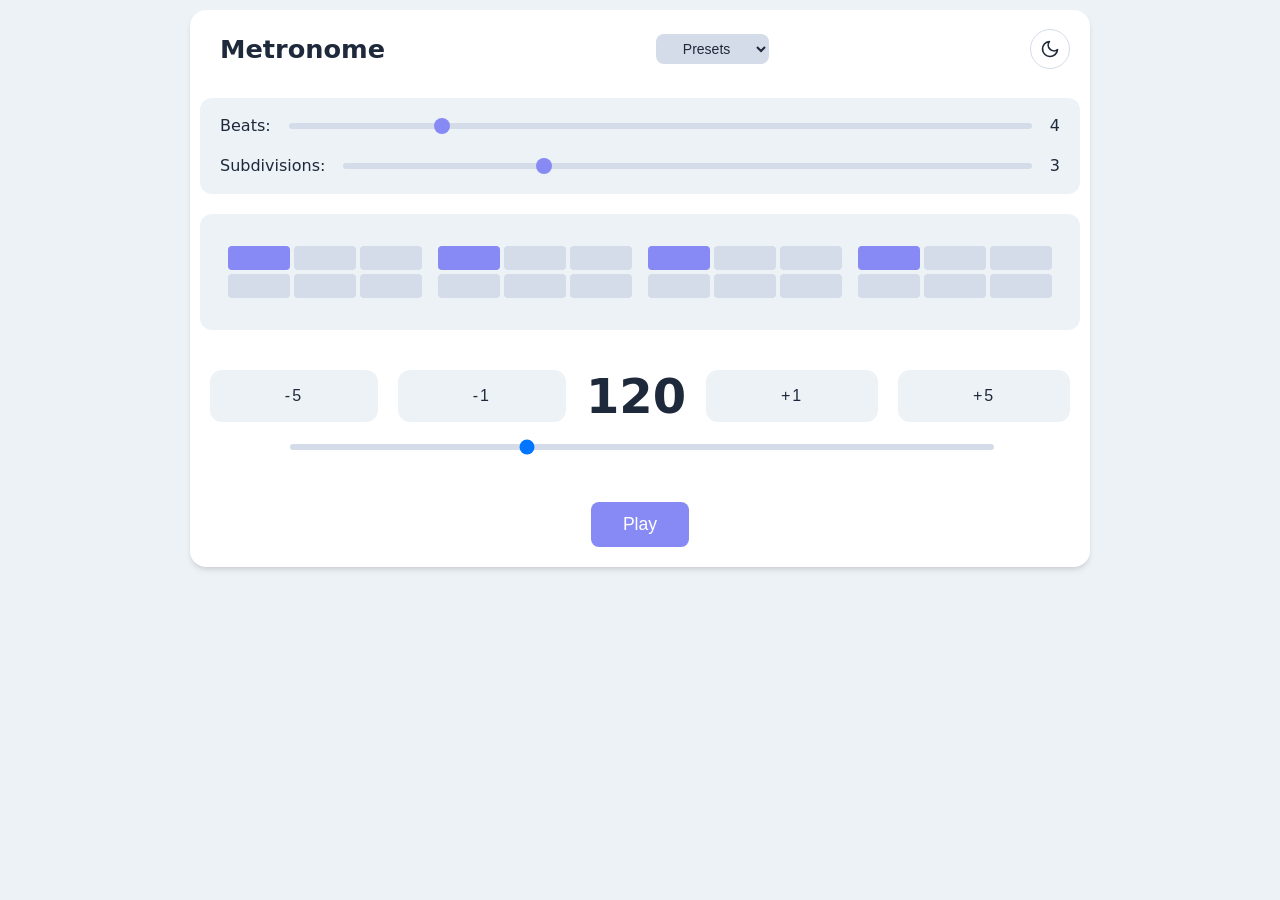
==== index.html @ 60cbe096 "fix: perf: reduce number of scheduling cycles" ====
<!DOCTYPE html>
<html lang="en">
<head>
    <meta charset="UTF-8">
    <meta name="viewport" content="width=device-width, initial-scale=1.0">
    <title>Pattern Metronome</title>
    <style>
        :root {
            --primary: #878af4;
            --primary-hover: #4f46e5;
            --bg-color: #edf2f7;
            --surface: #ffffff;
            --secondary: #d3dce8;
            --secondary-hover: #979ca3;
            --highlight: #a6b0c4;
            --text: #1e293b;
            --shadow: 0 4px 6px -1px rgb(0 0 0 / 0.1), 0 2px 4px -2px rgb(0 0 0 / 0.1);
        }

        :root[data-theme="dark"] {
            --primary: #818cf8;
            --primary-hover: #6366f1;
            --bg-color: #0f172a;
            --surface: #1e293b;
            --secondary: #334155;
            --secondary-hover: #516684;
            --highlight: #586270;
            --text: #f1f5f9;
            --shadow: 0 4px 6px -1px rgb(0 0 0 / 0.3), 0 2px 4px -2px rgb(0 0 0 / 0.3);
        }

        * {
            box-sizing: border-box;
        }

        body {
            font-family: system-ui, -apple-system, sans-serif;
            margin: 0;
            padding: 10px;
            display: flex;
            flex-shrink: 1;
            flex-direction: column;
            align-items: center;
            background-color: var(--bg-color);
            color: var(--text);
            line-height: 1.5;
            transition: background-color 0.3s, color 0.3s;
            width: 100%;
        }

        .container {
            max-width: 900px;
            background-color: var(--surface);
            padding-right: 10px;
            padding-left: 10px;
            border-radius: 16px;
            box-shadow: var(--shadow);
            position: relative;
            transition: background-color 0.3s, box-shadow 0.3s;
            display: flex;
            align-items: center;
            width: 100%;
            flex-direction: column;
        }

        .theme-toggle {
            background: none;
            border: 1px solid var(--secondary);
            color: var(--text);
            width: 40px;
            height: 40px;
            flex-shrink: 0;
            border-radius: 20px;
            cursor: pointer;
            display: flex;
            align-items: center;
            justify-content: center;
            transition: border-color 0.3s, background-color 0.3s;
        }

        .theme-toggle:hover {
            background-color: var(--bg-color);
        }

        .theme-toggle svg {
            width: 20px;
            height: 20px;
            fill: none;
            stroke: currentColor;
            stroke-width: 2;
            stroke-linecap: round;
            stroke-linejoin: round;
        }

        h1 {
            margin: 10px;
            font-size: 1.6rem;
            font-weight: 600;
            color: var(--text);
        }

        .control-group {
            background-color: var(--bg-color);
            border-radius: 12px;
            padding: 0 20px;
            margin: 10px 0;
            transition: background-color 0.3s;
            width: 100%;
        }

        .slider-container {
            display: flex;
            width: 100%;
            align-items: center;
            gap: 16px;
            margin: 16px 0;
        }

        .slider-container label {
            font-weight: 500;
        }

        .input {
            height: 6px;
            background: var(--secondary);
            border-radius: 3px;
            appearance: none;
            transition: background-color 0.3s;
            display: block;
        }

        .slider-container input[type="range"] {
            flex: 1;
        }

        .slider-container input[type="range"]::-webkit-slider-thumb {
            appearance: none;
            width: 16px;
            height: 16px;
            background: var(--primary);
            border-radius: 50%;
            cursor: pointer;
            transition: transform 0.15s;
        }

        .slider-container input[type="range"]::-webkit-slider-thumb:hover {
            transform: scale(1.1);
        }

        .beat-grid {
            display: grid;
            grid-template-columns: repeat(auto-fit, minmax(100px, 1fr));
            margin: 24px 0;
        }

        .beat-container {
            display: flex;
            flex-direction: column;
            gap: 4px;
            border-radius: 8px;
            padding: 8px;
            flex-grow: 1;
        }

        .subdivision-container {
            display: flex;
            gap: 4px;
        }

        .top-slider-input {
            width: 100%;
        }

        .beat-button {
            min-height: 24px;
            background-color: var(--secondary);
            border: none;
            border-radius: 4px;
            cursor: pointer;
            padding: 0;
            flex-grow: 1;
        }

        .beat-button:hover {
            background-color: var(--highlight);
        }

        .beat-button.high.active {
            background-color: var(--primary);
        }

        .beat-button.low.active {
            background-color: #94a3b8;
        }

        .beat-button.current {
            outline: 2px solid var(--highlight);
            outline-offset: -2px;
        }

        .play-button {
            padding: 12px 32px;
            margin: 20px;
            background-color: var(--primary);
            color: white;
            border: none;
            border-radius: 8px;
            cursor: pointer;
            font-size: 1.1em;
            font-weight: 500;
            transition: background-color 0.2s;
        }

        .play-button:hover {
            background-color: var(--primary-hover);
        }

        .play-button.playing {
            background-color: var(--secondary);
        }

        .play-button.playing:hover {
            background-color: var(--secondary-hover);
        }

        .header {
            display: flex;
            justify-content: space-between;
            align-content: center;
            align-items: center;
            padding: 10px;
            width: 100%;
        }

        .pattern-presets {
            padding: 6px;
            border-radius: 8px;
            border: none;
            background-color: var(--secondary);
            color: var(--text);
            font-size: 14px;
            cursor: pointer;
            display: flex;
            text-align: center;
            height: min-content;
        }

        .pattern-presets:focus {
            outline: none;
            border-color: var(--secondary-hover);
        }

        .bpm-value {
            font-size: 3em;
            margin: 0 10px;
            font-weight: 600;
        }

        .tempo-button {
            background-color: var(--bg-color);
            border-radius: 12px;
            border: none;
            padding: 5px;
            margin: 10px;
            font-weight: 500;
            letter-spacing: 2px;
            font-size: 1em;
            color: var(--text);
            flex-grow: 1;
        }

        .tempo-slider-container {

            width: 80%;
            margin: 10px auto;
        }

        .tempo-slider-input {
            width: 100%;
        }

        .tempo-container {
            width: 100%;
            margin: 20px 0;
            display: flex;
            flex-direction: column;
        }

        .tempo-button-row {
            display: flex;
            width: 100%;
            flex-direction: row;
        }

    </style>
</head>
<body>
<div class="container">
    <div class="header">
        <h1>Metronome</h1>
        <select id="patternPresets" class="pattern-presets">
            <option value="">Presets</option>
            <option value="standard">Standard 4/4</option>
            <option value="waltz">Waltz 3/4</option>
            <option value="practice">Practice</option>
            <option value="bossa">Bossa Nova</option>
        </select>
        <button class="theme-toggle" aria-label="Toggle theme">
            <!-- Sun icon (shown in dark mode) -->
            <svg class="sun-icon" xmlns="http://www.w3.org/2000/svg" viewBox="0 0 24 24">
                <circle cx="12" cy="12" r="4"></circle>
                <path d="M12 2v2m0 16v2M4.93 4.93l1.41 1.41m11.32 11.32l1.41 1.41M2 12h2m16 0h2M4.93 19.07l1.41-1.41m11.32-11.32l1.41-1.41"></path>
            </svg>
            <!-- Moon icon (shown in light mode) -->
            <svg class="moon-icon" xmlns="http://www.w3.org/2000/svg" viewBox="0 0 24 24" style="display: none;">
                <path d="M21 12.79A9 9 0 1 1 11.21 3 7 7 0 0 0 21 12.79z"></path>
            </svg>
        </button>
    </div>


    <div class="control-group control-group-sliders">

        <div class="slider-container">
            <label for="beats">Beats:</label>
            <input type="range" id="beats" class="top-slider-input input" min="1" max="16" value="4" step="1">
            <span id="beats-value">4</span>
        </div>

        <div class="slider-container">
            <label for="subdivisions">Subdivisions:</label>
            <input type="range" id="subdivisions" class="top-slider-input input" min="1" max="8" value="3" step="1">
            <span id="subdivisions-value">3</span>
        </div>
    </div>

    <div class="control-group control-group-patterns">
        <div class="beat-grid" id="beatGrid"></div>
    </div>

    <div class="tempo-container">
        <div class="tempo-button-row">
            <button id="minusFiveBpm" class="tempo-button">-5</button>
            <button id="minusOneBpm" class="tempo-button">-1</button>
            <span id="bpm-value" class="bpm-value">120</span>
            <button id="plusOneBpm" class="tempo-button">+1</button>
            <button id="plusFiveBpm" class="tempo-button">+5</button>
        </div>
        <div class="tempo-slider-container">
            <input type="range" id="bpm" class="tempo-slider-input input" min="20" max="320" value="120" step="1">
        </div>
    </div>

    <button id="playButton" class="play-button">Play</button>
</div>

<script>

  const presets = {
    standard: {
      beats: 4,
      subdivisions: 3,
      pattern: [
        {high: [true, false, false], low: [false, false, false]},
        {high: [true, false, false], low: [false, false, false]},
        {high: [true, false, false], low: [false, false, false]},
        {high: [true, false, false], low: [false, false, false]}
      ]
    },
    waltz: {
      beats: 3,
      subdivisions: 3,
      pattern: [
        {high: [true, false, false], low: [false, false, false]},
        {high: [false, false, false], low: [true, false, false]},
        {high: [false, false, false], low: [true, false, false]}
      ]
    },
    practice: {
      beats: 4,
      subdivisions: 3,
      pattern: [
        {high: [true, false, false], low: [false, false, true]},
        {high: [false, false, false], low: [false, true, true]},
        {high: [false, false, false], low: [false, true, false]},
        {high: [false, false, false], low: [true, false, false]}
      ]
    },
    bossa: {
      beats: 8,
      subdivisions: 2,
      pattern: [
        {high: [true, false], low: [false, false]},
        {high: [false, false], low: [false, true]},
        {high: [false, false], low: [false, false]},
        {high: [false, false], low: [true, false]},
        {high: [false, false], low: [false, false]},
        {high: [false, false], low: [true, false]},
        {high: [false, false], low: [false, true]},
        {high: [false, false], low: [false, false]},
      ]
    }
  };

  class Metronome {
    constructor() {
      this.audioContext = null;
      this.currentBeatIndex = 0;
      this.currentSubdivisionIndex = 0;
      this.isPlaying = false;
      this.tempo = 120;
      this.nextNoteTime = 0;
      this.numberOfBeats = 4;
      this.subdivisions = 3;
      this.beatPattern = this.createInitialPattern();
      this.scheduleAheadTime = 0.1;
      this.lookahead = 5.0;

      this.setupTheme();
      this.setupEventListeners();
      this.createBeatGrid();
    }

    setupTheme() {

      const themeToggle = document.querySelector('.theme-toggle');
      const sunIcon = document.querySelector('.sun-icon');
      const moonIcon = document.querySelector('.moon-icon');

      const getPreferredTheme = () => {
        const savedTheme = localStorage.getItem('theme');
        if (savedTheme) {
          return savedTheme;
        }
        return window.matchMedia('(prefers-color-scheme: dark)').matches ? 'dark' : 'light';
      };

      const setTheme = (theme) => {
        document.documentElement.setAttribute('data-theme', theme);
        localStorage.setItem('theme', theme);

        if (theme === 'dark') {
          sunIcon.style.display = 'block';
          moonIcon.style.display = 'none';
        } else {
          sunIcon.style.display = 'none';
          moonIcon.style.display = 'block';
        }
      };

      setTheme(getPreferredTheme());

      themeToggle.addEventListener('click', () => {
        const currentTheme = document.documentElement.getAttribute('data-theme');
        setTheme(currentTheme === 'dark' ? 'light' : 'dark');
      });

      window.matchMedia('(prefers-color-scheme: dark)').addEventListener('change', (e) => {
        if (!localStorage.getItem('theme')) {
          setTheme(e.matches ? 'dark' : 'light');
        }
      });
    }

    createInitialPattern() {
      return Array(this.numberOfBeats).fill().map(() => {
        const high = Array(this.subdivisions).fill(false)
        const low = Array(this.subdivisions).fill(false)
        high[0] = true
        return {
          high,
          low,
        }
      });
    }

    setupEventListeners() {
      const bpmSlider = document.getElementById('bpm');
      const bpmValue = document.getElementById('bpm-value');
      bpmSlider.addEventListener('input', (e) => {
        this.tempo = parseInt(e.target.value);
        bpmValue.textContent = this.tempo;
      });

      const beatsSlider = document.getElementById('beats');
      const beatsValue = document.getElementById('beats-value');
      beatsSlider.addEventListener('input', (e) => {
        const newBeats = parseInt(e.target.value);
        this.updateBeatPattern(newBeats, this.subdivisions);
        beatsValue.textContent = newBeats;
      });

      const subdivSlider = document.getElementById('subdivisions');
      const subdivValue = document.getElementById('subdivisions-value');
      subdivSlider.addEventListener('input', (e) => {
        const newSubdivs = parseInt(e.target.value);
        this.updateBeatPattern(this.numberOfBeats, newSubdivs);
        subdivValue.textContent = newSubdivs;
      });

      const playButton = document.getElementById('playButton');
      playButton.addEventListener('click', () => {
        if (this.isPlaying) {
          this.stop();
        } else {
          this.start();
        }
      });

      const plusOneBpmButton = document.getElementById('plusOneBpm');
      plusOneBpmButton.addEventListener('click', () => {
        this.tempo += 1
        bpmValue.textContent = this.tempo;
        document.getElementById('bpm').value = this.tempo;
      });

      const minusOneBpmButton = document.getElementById('minusOneBpm');
      minusOneBpmButton.addEventListener('click', () => {
        this.tempo -= 1
        bpmValue.textContent = this.tempo;
        document.getElementById('bpm').value = this.tempo;
      });

      const plusFiveBpmButton = document.getElementById('plusFiveBpm');
      plusFiveBpmButton.addEventListener('click', () => {
        this.tempo += 5
        bpmValue.textContent = this.tempo;
        document.getElementById('bpm').value = this.tempo;
      });

      const minusFiveBpmButton = document.getElementById('minusFiveBpm');
      minusFiveBpmButton.addEventListener('click', () => {
        this.tempo -= 5
        bpmValue.textContent = this.tempo;
        document.getElementById('bpm').value = this.tempo;
      });


      document.getElementById('patternPresets').addEventListener('change', (e) => {
        const preset = presets[e.target.value];
        if (preset) {
          document.getElementById('beats').value = preset.beats;
          document.getElementById('subdivisions').value = preset.subdivisions;
          this.updateBeatPattern(preset.beats, preset.subdivisions);
          this.beatPattern = JSON.parse(JSON.stringify(preset.pattern));
          this.createBeatGrid();
        }
      });

    }

    updateBeatPattern(newBeats, newSubdivs) {
      const newPattern = Array(newBeats).fill().map((_, beatIndex) => ({
        high: Array(newSubdivs).fill(false),
        low: Array(newSubdivs).fill(false)
      }));

      // Copy existing patterns where possible
      for (let beat = 0; beat < Math.min(newBeats, this.numberOfBeats); beat++) {
        for (let sub = 0; sub < Math.min(newSubdivs, this.subdivisions); sub++) {
          if (beat < this.beatPattern.length) {
            newPattern[beat].high[sub] = this.beatPattern[beat].high[sub] || false;
            newPattern[beat].low[sub] = this.beatPattern[beat].low[sub] || false;
          }
        }
      }

      this.numberOfBeats = newBeats;
      this.subdivisions = newSubdivs;
      this.beatPattern = newPattern;
      this.createBeatGrid();
    }

    createBeatGrid() {
      const grid = document.getElementById('beatGrid');
      grid.innerHTML = '';

      for (let beat = 0; beat < this.numberOfBeats; beat++) {
        const beatContainer = document.createElement('div');
        beatContainer.className = 'beat-container';

        // High pitch row
        const highSubdivContainer = document.createElement('div');
        highSubdivContainer.className = 'subdivision-container';
        for (let sub = 0; sub < this.subdivisions; sub++) {
          const button = document.createElement('button');
          button.className = `beat-button high${this.beatPattern[beat].high[sub] ? ' active' : ''}`;
          button.addEventListener('click', () => {
            this.beatPattern[beat].high[sub] = !this.beatPattern[beat].high[sub];
            button.classList.toggle('active');
          });
          highSubdivContainer.appendChild(button);
        }

        // Low pitch row
        const lowSubdivContainer = document.createElement('div');
        lowSubdivContainer.className = 'subdivision-container';
        for (let sub = 0; sub < this.subdivisions; sub++) {
          const button = document.createElement('button');
          button.className = `beat-button low${this.beatPattern[beat].low[sub] ? ' active' : ''}`;
          button.addEventListener('click', () => {
            this.beatPattern[beat].low[sub] = !this.beatPattern[beat].low[sub];
            button.classList.toggle('active');
          });
          lowSubdivContainer.appendChild(button);
        }

        beatContainer.appendChild(highSubdivContainer);
        beatContainer.appendChild(lowSubdivContainer);
        grid.appendChild(beatContainer);
      }

      this.updateCurrentBeatVisual();
    }

    start() {
      if (this.isPlaying) return;

      if (!this.audioContext) {
        this.audioContext = new (window.AudioContext || window.webkitAudioContext)();
      }

      this.isPlaying = true;
      this.currentBeatIndex = 0;
      this.currentSubdivisionIndex = 0;
      this.nextNoteTime = this.audioContext.currentTime + 0.1;
      document.getElementById('playButton').classList.add('playing');
      document.getElementById('playButton').textContent = 'Pause';
      this.scheduler();
    }

    stop() {
      this.isPlaying = false;
      document.getElementById('playButton').classList.remove('playing');
      document.getElementById('playButton').textContent = 'Play'
      this.clearCurrentBeatVisual();
    }

    scheduler() {
      while (this.nextNoteTime < this.audioContext.currentTime + this.scheduleAheadTime) {
        if (this.beatPattern[this.currentBeatIndex].high[this.currentSubdivisionIndex]) {
          this.playClick(this.nextNoteTime, 'high');
        }
        if (this.beatPattern[this.currentBeatIndex].low[this.currentSubdivisionIndex]) {
          this.playClick(this.nextNoteTime, 'low');
        }
        this.updateCurrentBeatVisual();
        this.nextNote();
      }

      if (this.isPlaying) {
        const timeUntilNextNote = (this.nextNoteTime - this.audioContext.currentTime) * 1000;
        const nextSchedulerCall = Math.max(this.lookahead, timeUntilNextNote - this.scheduleAheadTime * 1000);
        setTimeout(() => this.scheduler(), nextSchedulerCall);
      }
    }

    nextNote() {
      const secondsPerBeat = 60.0 / this.tempo;
      const secondsPerSubdivision = secondsPerBeat / this.subdivisions;
      this.nextNoteTime += secondsPerSubdivision;

      this.currentSubdivisionIndex++;
      if (this.currentSubdivisionIndex >= this.subdivisions) {
        this.currentSubdivisionIndex = 0;
        this.currentBeatIndex = (this.currentBeatIndex + 1) % this.numberOfBeats;
      }
    }

    playClick(time, type) {
      const osc = this.audioContext.createOscillator();
      const gainNode = this.audioContext.createGain();

      // Add a bandpass filter to shape the sound
      const filter = this.audioContext.createBiquadFilter();
      filter.type = 'bandpass';

      // Connect the audio nodes
      osc.connect(filter);
      filter.connect(gainNode);
      gainNode.connect(this.audioContext.destination);

      // Set frequency and filter characteristics based on type
      if (type === 'high') {
        osc.frequency.value = 2500;  // Higher frequency for sharp click
        filter.frequency.value = 2500;
        filter.Q.value = 1.0;        // Moderate resonance
      } else {
        osc.frequency.value = 1500;  // Lower frequency for duller click
        filter.frequency.value = 1500;
        filter.Q.value = 0.7;        // Less resonance for duller sound
        gainNode.gain.value = 0.8;
      }

      // Create very quick attack and decay for click-like sound
      const now = time || this.audioContext.currentTime;
      gainNode.gain.setValueAtTime(0, now);
      gainNode.gain.linearRampToValueAtTime(gainNode.gain.value, now + 0.001);  // 1ms attack
      gainNode.gain.exponentialRampToValueAtTime(0.001, now + 0.03);            // 30ms decay

      osc.start(now);
      osc.stop(now + 0.03);  // Stop after 30ms
    }

    clearCurrentBeatVisual() {
      const buttons = document.querySelectorAll('.beat-button');
      buttons.forEach(button => button.classList.remove('current'));
    }

    updateCurrentBeatVisual() {
      if (!this.isPlaying) return;

      this.clearCurrentBeatVisual();
      const currentHighButton = document.querySelector(`.beat-container:nth-child(${this.currentBeatIndex + 1}) .subdivision-container:first-child .beat-button:nth-child(${this.currentSubdivisionIndex + 1})`);
      const currentLowButton = document.querySelector(`.beat-container:nth-child(${this.currentBeatIndex + 1}) .subdivision-container:last-child .beat-button:nth-child(${this.currentSubdivisionIndex + 1})`);

      if (currentHighButton) currentHighButton.classList.add('current');
      if (currentLowButton) currentLowButton.classList.add('current');
    }
  }

  new Metronome();
</script>
</body>
</html>
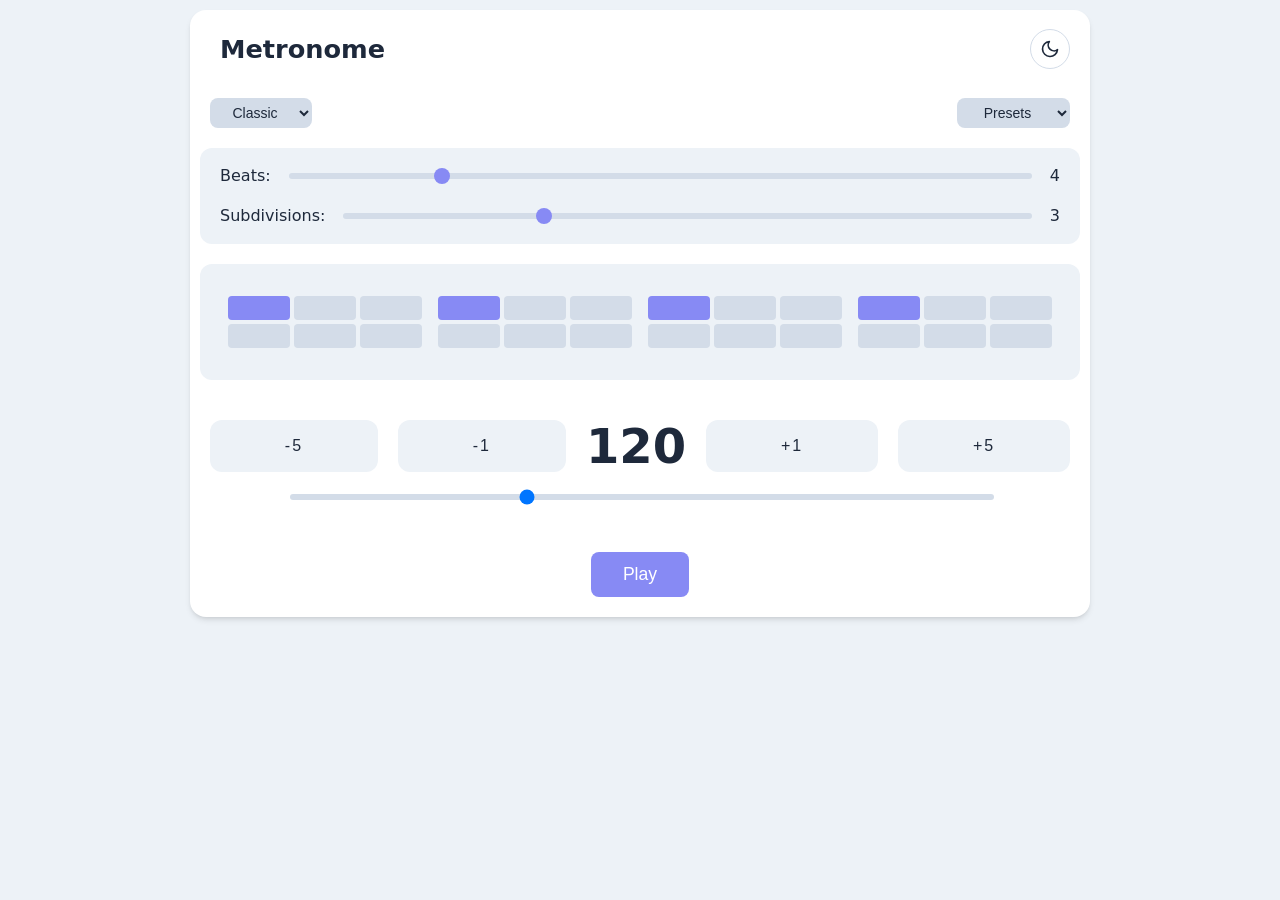
==== commit 9ad21dac: "Add soundpacks" ====
--- a/index.html
+++ b/index.html
@@ -298,13 +298,6 @@
 <div class="container">
     <div class="header">
         <h1>Metronome</h1>
-        <select id="patternPresets" class="pattern-presets">
-            <option value="">Presets</option>
-            <option value="standard">Standard 4/4</option>
-            <option value="waltz">Waltz 3/4</option>
-            <option value="practice">Practice</option>
-            <option value="bossa">Bossa Nova</option>
-        </select>
         <button class="theme-toggle" aria-label="Toggle theme">
             <!-- Sun icon (shown in dark mode) -->
             <svg class="sun-icon" xmlns="http://www.w3.org/2000/svg" viewBox="0 0 24 24">
@@ -317,6 +310,20 @@
             </svg>
         </button>
     </div>
+    <div class="header">
+        <select id="soundPacks" class="pattern-presets">
+            <option value="classic">Classic</option>
+            <option value="woodblock">Woodblock</option>
+            <option value="electronic">Electronic</option>
+        </select>
+        <select id="patternPresets" class="pattern-presets">
+            <option value="">Presets</option>
+            <option value="standard">Standard 4/4</option>
+            <option value="waltz">Waltz 3/4</option>
+            <option value="practice">Practice</option>
+            <option value="bossa">Bossa Nova</option>
+        </select>
+    </div>
 
 
     <div class="control-group control-group-sliders">
@@ -355,6 +362,72 @@
 </div>
 
 <script>
+
+  const soundPacks = {
+    classic: {
+      name: 'Classic',
+      high: {
+        frequency: 2500,
+        waveform: 'sine',
+        filterFrequency: 2500,
+        filterQ: 1.0,
+        gain: 1.0,
+        attack: 0.001,
+        decay: 0.03
+      },
+      low: {
+        frequency: 1500,
+        waveform: 'sine',
+        filterFrequency: 1500,
+        filterQ: 0.7,
+        gain: 0.8,
+        attack: 0.001,
+        decay: 0.03
+      }
+    },
+    woodblock: {
+      name: 'Woodblock',
+      high: {
+        frequency: 800,
+        waveform: 'square',
+        filterFrequency: 1200,
+        filterQ: 2.0,
+        gain: 0.6,
+        attack: 0.002,
+        decay: 0.05
+      },
+      low: {
+        frequency: 400,
+        waveform: 'square',
+        filterFrequency: 600,
+        filterQ: 1.5,
+        gain: 0.5,
+        attack: 0.002,
+        decay: 0.05
+      }
+    },
+    electronic: {
+      name: 'Electronic',
+      high: {
+        frequency: 2500,
+        waveform: 'triangle',
+        filterFrequency: 4000,
+        filterQ: 0.5,
+        gain: 0.7,
+        attack: 0.0005,
+        decay: 0.02
+      },
+      low: {
+        frequency: 1500,
+        waveform: 'triangle',
+        filterFrequency: 2500,
+        filterQ: 0.5,
+        gain: 0.6,
+        attack: 0.0005,
+        decay: 0.02
+      }
+    }
+  };
 
   const presets = {
     standard: {
@@ -405,6 +478,8 @@
   class Metronome {
     constructor() {
       this.audioContext = null;
+      this.gainNode = null;
+      this.filter = null;
       this.currentBeatIndex = 0;
       this.currentSubdivisionIndex = 0;
       this.isPlaying = false;
@@ -415,6 +490,7 @@
       this.beatPattern = this.createInitialPattern();
       this.scheduleAheadTime = 0.1;
       this.lookahead = 5.0;
+      this.currentSoundPack = soundPacks['classic'];
 
       this.setupTheme();
       this.setupEventListeners();
@@ -535,6 +611,10 @@
         document.getElementById('bpm').value = this.tempo;
       });
 
+
+      document.getElementById('soundPacks').addEventListener('change', (e) => {
+        this.currentSoundPack = soundPacks[e.target.value] || soundPacks['classic'];
+      });
 
       document.getElementById('patternPresets').addEventListener('change', (e) => {
         const preset = presets[e.target.value];
@@ -618,6 +698,13 @@
 
       if (!this.audioContext) {
         this.audioContext = new (window.AudioContext || window.webkitAudioContext)();
+
+        this.gainNode = this.audioContext.createGain();
+        this.filter = this.audioContext.createBiquadFilter();
+        this.filter.type = 'bandpass';
+
+        this.filter.connect(this.gainNode);
+        this.gainNode.connect(this.audioContext.destination);
       }
 
       this.isPlaying = true;
@@ -668,38 +755,26 @@
     }
 
     playClick(time, type) {
+      const soundPack = this.currentSoundPack;
+      const clickParams = type === 'high' ? soundPack.high : soundPack.low;
+
       const osc = this.audioContext.createOscillator();
-      const gainNode = this.audioContext.createGain();
-
-      // Add a bandpass filter to shape the sound
-      const filter = this.audioContext.createBiquadFilter();
-      filter.type = 'bandpass';
-
-      // Connect the audio nodes
-      osc.connect(filter);
-      filter.connect(gainNode);
-      gainNode.connect(this.audioContext.destination);
-
-      // Set frequency and filter characteristics based on type
-      if (type === 'high') {
-        osc.frequency.value = 2500;  // Higher frequency for sharp click
-        filter.frequency.value = 2500;
-        filter.Q.value = 1.0;        // Moderate resonance
-      } else {
-        osc.frequency.value = 1500;  // Lower frequency for duller click
-        filter.frequency.value = 1500;
-        filter.Q.value = 0.7;        // Less resonance for duller sound
-        gainNode.gain.value = 0.8;
-      }
-
-      // Create very quick attack and decay for click-like sound
+      osc.type = clickParams.waveform;
+      osc.frequency.value = clickParams.frequency;
+
+      osc.connect(this.filter);
+
+      this.filter.frequency.value = clickParams.filterFrequency;
+      this.filter.Q.value = clickParams.filterQ;
+
+      // Create attack and decay envelope for click-like sound
       const now = time || this.audioContext.currentTime;
-      gainNode.gain.setValueAtTime(0, now);
-      gainNode.gain.linearRampToValueAtTime(gainNode.gain.value, now + 0.001);  // 1ms attack
-      gainNode.gain.exponentialRampToValueAtTime(0.001, now + 0.03);            // 30ms decay
+      this.gainNode.gain.setValueAtTime(0, now);
+      this.gainNode.gain.linearRampToValueAtTime(clickParams.gain, now + clickParams.attack);
+      this.gainNode.gain.exponentialRampToValueAtTime(0.001, now + clickParams.decay);
 
       osc.start(now);
-      osc.stop(now + 0.03);  // Stop after 30ms
+      osc.stop(now + clickParams.decay);
     }
 
     clearCurrentBeatVisual() {
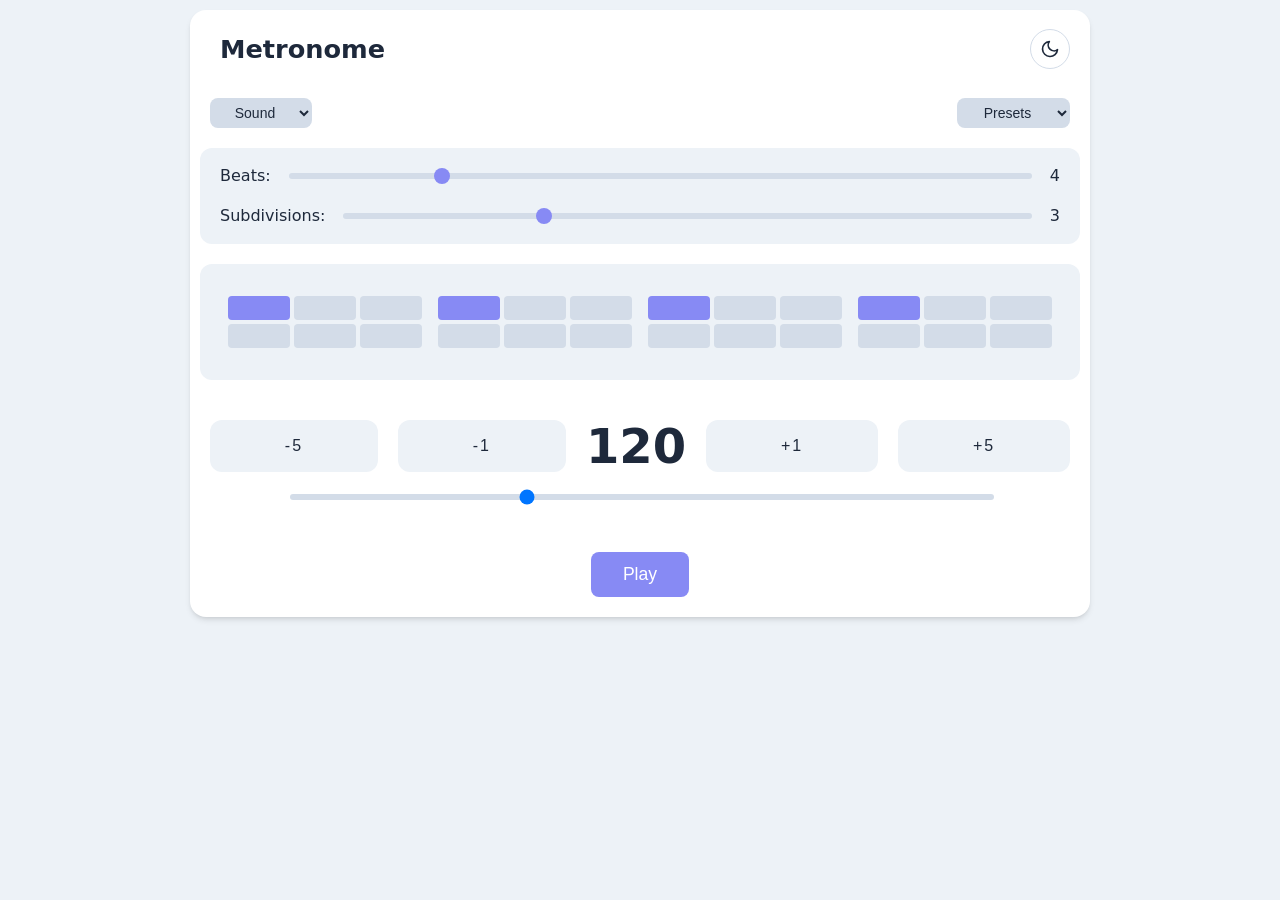
==== commit 990ca2d9: "wip: add soundpacks" ====
--- a/index.html
+++ b/index.html
@@ -312,12 +312,20 @@
     </div>
     <div class="header">
         <select id="soundPacks" class="pattern-presets">
+            <option selected disabled hidden value="">Sound</option>
             <option value="classic">Classic</option>
             <option value="woodblock">Woodblock</option>
             <option value="electronic">Electronic</option>
+            <option value="cowbell">Cowbell</option>
+            <option value="rimshot">Rimshot</option>
+            <option value="beep">Beep</option>
+            <option value="laser">Laser</option>
+            <option value="deep">Deep</option>
+            <option value="chirp">Chirp</option>
+            <option value="eight08">808</option>
         </select>
         <select id="patternPresets" class="pattern-presets">
-            <option value="">Presets</option>
+            <option selected disabled hidden value="">Presets</option>
             <option value="standard">Standard 4/4</option>
             <option value="waltz">Waltz 3/4</option>
             <option value="practice">Practice</option>
@@ -426,6 +434,153 @@
         attack: 0.0005,
         decay: 0.02
       }
+    },
+    cowbell: {
+      name: 'Cowbell',
+      high: {
+        frequency: 1047,
+        waveform: 'square',
+        filterFrequency: 3000,
+        filterQ: 3.5,
+        gain: 0.9,
+        attack: 0.003,
+        decay: 0.05
+      },
+      low: {
+        frequency: 587,
+        waveform: 'square',
+        filterFrequency: 1800,
+        filterQ: 3.0,
+        gain: 0.75,
+        attack: 0.003,
+        decay: 0.05
+      }
+    },
+    rimshot: {
+      name: 'Rimshot',
+      high: {
+        frequency: 4000,
+        waveform: 'square',
+        filterFrequency: 5000,
+        filterQ: 8.0,
+        gain: 0.5,
+        attack: 0.0001,
+        decay: 0.015
+      },
+      low: {
+        frequency: 2800,
+        waveform: 'square',
+        filterFrequency: 3500,
+        filterQ: 6.0,
+        gain: 0.4,
+        attack: 0.0001,
+        decay: 0.012
+      }
+    },
+    beep: {
+      name: 'Beep',
+      high: {
+        frequency: 1000,
+        waveform: 'sine',
+        filterFrequency: 1000,
+        filterQ: 0.3,
+        gain: 0.6,
+        attack: 0.005,
+        decay: 0.08
+      },
+      low: {
+        frequency: 600,
+        waveform: 'sine',
+        filterFrequency: 600,
+        filterQ: 0.3,
+        gain: 0.5,
+        attack: 0.005,
+        decay: 0.08
+      }
+    },
+    laser: {
+      name: 'Laser',
+      high: {
+        frequency: 5000,
+        waveform: 'sawtooth',
+        filterFrequency: 8000,
+        filterQ: 1.5,
+        gain: 0.4,
+        attack: 0.001,
+        decay: 0.04
+      },
+      low: {
+        frequency: 3000,
+        waveform: 'sawtooth',
+        filterFrequency: 5000,
+        filterQ: 1.2,
+        gain: 0.35,
+        attack: 0.001,
+        decay: 0.04
+      }
+    },
+    deep: {
+      name: 'Deep',
+      high: {
+        frequency: 220,
+        waveform: 'sine',
+        filterFrequency: 440,
+        filterQ: 2.0,
+        gain: 0.9,
+        attack: 0.005,
+        decay: 0.05
+      },
+      low: {
+        frequency: 110,
+        waveform: 'sine',
+        filterFrequency: 220,
+        filterQ: 1.5,
+        gain: 0.8,
+        attack: 0.005,
+        decay: 0.05
+      }
+    },
+    chirp: {
+      name: 'Chirp',
+      high: {
+        frequency: 6000,
+        waveform: 'triangle',
+        filterFrequency: 7000,
+        filterQ: 4.0,
+        gain: 0.45,
+        attack: 0.002,
+        decay: 0.025
+      },
+      low: {
+        frequency: 4500,
+        waveform: 'triangle',
+        filterFrequency: 5500,
+        filterQ: 3.0,
+        gain: 0.4,
+        attack: 0.002,
+        decay: 0.022
+      }
+    },
+    eight08: {
+      name: '808',
+      high: {
+        frequency: 1500,
+        waveform: 'triangle',
+        filterFrequency: 2000,
+        filterQ: 1.0,
+        gain: 0.7,
+        attack: 0.004,
+        decay: 0.06
+      },
+      low: {
+        frequency: 900,
+        waveform: 'triangle',
+        filterFrequency: 1200,
+        filterQ: 0.8,
+        gain: 0.65,
+        attack: 0.004,
+        decay: 0.055
+      }
     }
   };
 
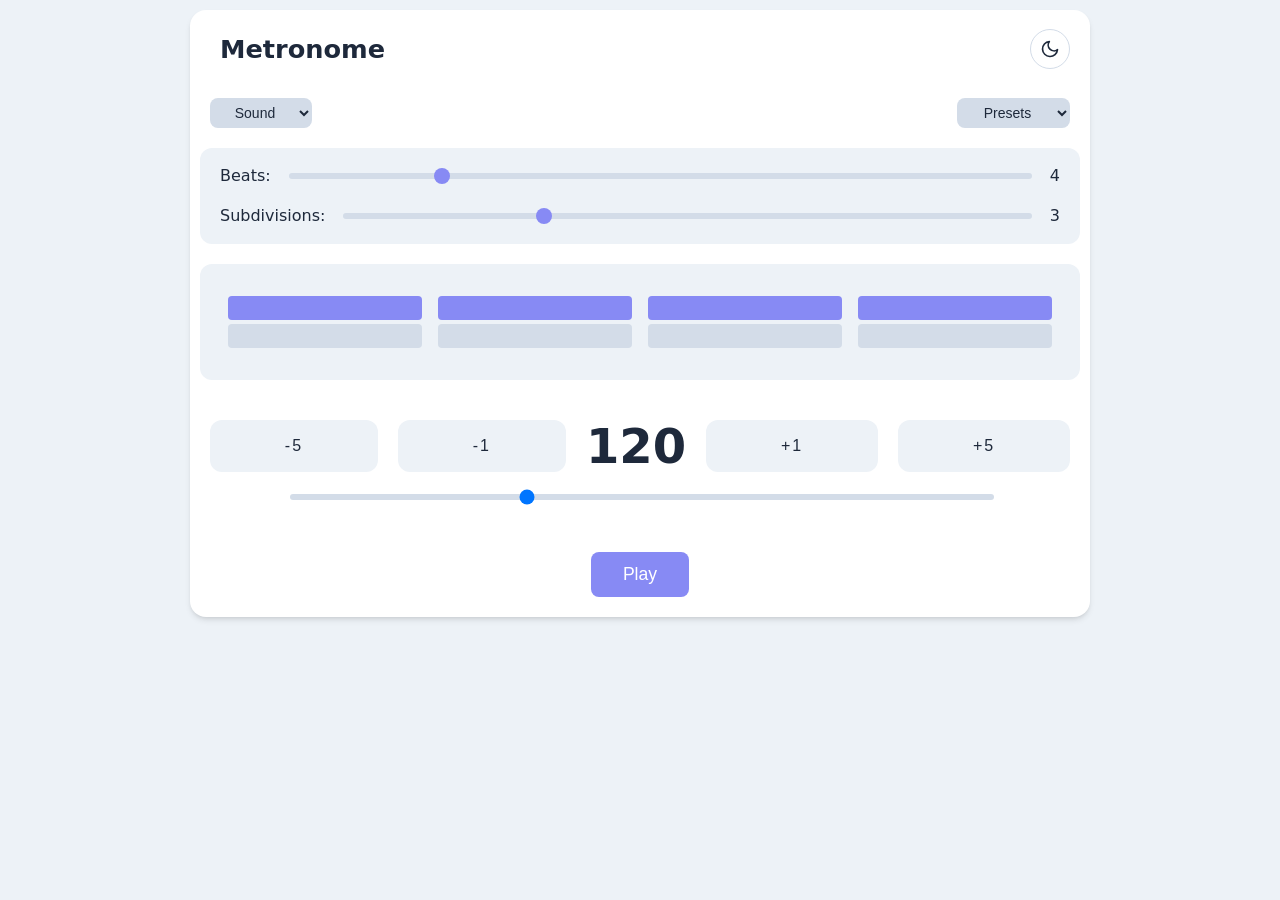
==== commit 95237303: "feat: add clave patterns" ====
--- a/index.html
+++ b/index.html
@@ -4,295 +4,7 @@
     <meta charset="UTF-8">
     <meta name="viewport" content="width=device-width, initial-scale=1.0">
     <title>Pattern Metronome</title>
-    <style>
-        :root {
-            --primary: #878af4;
-            --primary-hover: #4f46e5;
-            --bg-color: #edf2f7;
-            --surface: #ffffff;
-            --secondary: #d3dce8;
-            --secondary-hover: #979ca3;
-            --highlight: #a6b0c4;
-            --text: #1e293b;
-            --shadow: 0 4px 6px -1px rgb(0 0 0 / 0.1), 0 2px 4px -2px rgb(0 0 0 / 0.1);
-        }
-
-        :root[data-theme="dark"] {
-            --primary: #818cf8;
-            --primary-hover: #6366f1;
-            --bg-color: #0f172a;
-            --surface: #1e293b;
-            --secondary: #334155;
-            --secondary-hover: #516684;
-            --highlight: #586270;
-            --text: #f1f5f9;
-            --shadow: 0 4px 6px -1px rgb(0 0 0 / 0.3), 0 2px 4px -2px rgb(0 0 0 / 0.3);
-        }
-
-        * {
-            box-sizing: border-box;
-        }
-
-        body {
-            font-family: system-ui, -apple-system, sans-serif;
-            margin: 0;
-            padding: 10px;
-            display: flex;
-            flex-shrink: 1;
-            flex-direction: column;
-            align-items: center;
-            background-color: var(--bg-color);
-            color: var(--text);
-            line-height: 1.5;
-            transition: background-color 0.3s, color 0.3s;
-            width: 100%;
-        }
-
-        .container {
-            max-width: 900px;
-            background-color: var(--surface);
-            padding-right: 10px;
-            padding-left: 10px;
-            border-radius: 16px;
-            box-shadow: var(--shadow);
-            position: relative;
-            transition: background-color 0.3s, box-shadow 0.3s;
-            display: flex;
-            align-items: center;
-            width: 100%;
-            flex-direction: column;
-        }
-
-        .theme-toggle {
-            background: none;
-            border: 1px solid var(--secondary);
-            color: var(--text);
-            width: 40px;
-            height: 40px;
-            flex-shrink: 0;
-            border-radius: 20px;
-            cursor: pointer;
-            display: flex;
-            align-items: center;
-            justify-content: center;
-            transition: border-color 0.3s, background-color 0.3s;
-        }
-
-        .theme-toggle:hover {
-            background-color: var(--bg-color);
-        }
-
-        .theme-toggle svg {
-            width: 20px;
-            height: 20px;
-            fill: none;
-            stroke: currentColor;
-            stroke-width: 2;
-            stroke-linecap: round;
-            stroke-linejoin: round;
-        }
-
-        h1 {
-            margin: 10px;
-            font-size: 1.6rem;
-            font-weight: 600;
-            color: var(--text);
-        }
-
-        .control-group {
-            background-color: var(--bg-color);
-            border-radius: 12px;
-            padding: 0 20px;
-            margin: 10px 0;
-            transition: background-color 0.3s;
-            width: 100%;
-        }
-
-        .slider-container {
-            display: flex;
-            width: 100%;
-            align-items: center;
-            gap: 16px;
-            margin: 16px 0;
-        }
-
-        .slider-container label {
-            font-weight: 500;
-        }
-
-        .input {
-            height: 6px;
-            background: var(--secondary);
-            border-radius: 3px;
-            appearance: none;
-            transition: background-color 0.3s;
-            display: block;
-        }
-
-        .slider-container input[type="range"] {
-            flex: 1;
-        }
-
-        .slider-container input[type="range"]::-webkit-slider-thumb {
-            appearance: none;
-            width: 16px;
-            height: 16px;
-            background: var(--primary);
-            border-radius: 50%;
-            cursor: pointer;
-            transition: transform 0.15s;
-        }
-
-        .slider-container input[type="range"]::-webkit-slider-thumb:hover {
-            transform: scale(1.1);
-        }
-
-        .beat-grid {
-            display: grid;
-            grid-template-columns: repeat(auto-fit, minmax(100px, 1fr));
-            margin: 24px 0;
-        }
-
-        .beat-container {
-            display: flex;
-            flex-direction: column;
-            gap: 4px;
-            border-radius: 8px;
-            padding: 8px;
-            flex-grow: 1;
-        }
-
-        .subdivision-container {
-            display: flex;
-            gap: 4px;
-        }
-
-        .top-slider-input {
-            width: 100%;
-        }
-
-        .beat-button {
-            min-height: 24px;
-            background-color: var(--secondary);
-            border: none;
-            border-radius: 4px;
-            cursor: pointer;
-            padding: 0;
-            flex-grow: 1;
-        }
-
-        .beat-button:hover {
-            background-color: var(--highlight);
-        }
-
-        .beat-button.high.active {
-            background-color: var(--primary);
-        }
-
-        .beat-button.low.active {
-            background-color: #94a3b8;
-        }
-
-        .beat-button.current {
-            outline: 2px solid var(--highlight);
-            outline-offset: -2px;
-        }
-
-        .play-button {
-            padding: 12px 32px;
-            margin: 20px;
-            background-color: var(--primary);
-            color: white;
-            border: none;
-            border-radius: 8px;
-            cursor: pointer;
-            font-size: 1.1em;
-            font-weight: 500;
-            transition: background-color 0.2s;
-        }
-
-        .play-button:hover {
-            background-color: var(--primary-hover);
-        }
-
-        .play-button.playing {
-            background-color: var(--secondary);
-        }
-
-        .play-button.playing:hover {
-            background-color: var(--secondary-hover);
-        }
-
-        .header {
-            display: flex;
-            justify-content: space-between;
-            align-content: center;
-            align-items: center;
-            padding: 10px;
-            width: 100%;
-        }
-
-        .pattern-presets {
-            padding: 6px;
-            border-radius: 8px;
-            border: none;
-            background-color: var(--secondary);
-            color: var(--text);
-            font-size: 14px;
-            cursor: pointer;
-            display: flex;
-            text-align: center;
-            height: min-content;
-        }
-
-        .pattern-presets:focus {
-            outline: none;
-            border-color: var(--secondary-hover);
-        }
-
-        .bpm-value {
-            font-size: 3em;
-            margin: 0 10px;
-            font-weight: 600;
-        }
-
-        .tempo-button {
-            background-color: var(--bg-color);
-            border-radius: 12px;
-            border: none;
-            padding: 5px;
-            margin: 10px;
-            font-weight: 500;
-            letter-spacing: 2px;
-            font-size: 1em;
-            color: var(--text);
-            flex-grow: 1;
-        }
-
-        .tempo-slider-container {
-
-            width: 80%;
-            margin: 10px auto;
-        }
-
-        .tempo-slider-input {
-            width: 100%;
-        }
-
-        .tempo-container {
-            width: 100%;
-            margin: 20px 0;
-            display: flex;
-            flex-direction: column;
-        }
-
-        .tempo-button-row {
-            display: flex;
-            width: 100%;
-            flex-direction: row;
-        }
-
-    </style>
+    <link rel="stylesheet" href="index.css">
 </head>
 <body>
 <div class="container">
@@ -313,21 +25,22 @@
     <div class="header">
         <select id="soundPacks" class="pattern-presets">
             <option selected disabled hidden value="">Sound</option>
-            <option value="classic">Classic</option>
             <option value="woodblock">Woodblock</option>
             <option value="electronic">Electronic</option>
+            <option value="dry">Dry</option>
             <option value="cowbell">Cowbell</option>
-            <option value="rimshot">Rimshot</option>
+            <option value="dropplets">Dropplets</option>
             <option value="beep">Beep</option>
-            <option value="laser">Laser</option>
+            <option value="xylo">Xylo</option>
             <option value="deep">Deep</option>
-            <option value="chirp">Chirp</option>
-            <option value="eight08">808</option>
         </select>
         <select id="patternPresets" class="pattern-presets">
             <option selected disabled hidden value="">Presets</option>
             <option value="standard">Standard 4/4</option>
             <option value="waltz">Waltz 3/4</option>
+            <option value="clave">Clave</option>
+            <option value="clave32">Clave 3-2</option>
+            <option value="clave23">Clave 2-3</option>
             <option value="practice">Practice</option>
             <option value="bossa">Bossa Nova</option>
         </select>
@@ -368,588 +81,6 @@
 
     <button id="playButton" class="play-button">Play</button>
 </div>
-
-<script>
-
-  const soundPacks = {
-    classic: {
-      name: 'Classic',
-      high: {
-        frequency: 2500,
-        waveform: 'sine',
-        filterFrequency: 2500,
-        filterQ: 1.0,
-        gain: 1.0,
-        attack: 0.001,
-        decay: 0.03
-      },
-      low: {
-        frequency: 1500,
-        waveform: 'sine',
-        filterFrequency: 1500,
-        filterQ: 0.7,
-        gain: 0.8,
-        attack: 0.001,
-        decay: 0.03
-      }
-    },
-    woodblock: {
-      name: 'Woodblock',
-      high: {
-        frequency: 800,
-        waveform: 'square',
-        filterFrequency: 1200,
-        filterQ: 2.0,
-        gain: 0.6,
-        attack: 0.002,
-        decay: 0.05
-      },
-      low: {
-        frequency: 400,
-        waveform: 'square',
-        filterFrequency: 600,
-        filterQ: 1.5,
-        gain: 0.5,
-        attack: 0.002,
-        decay: 0.05
-      }
-    },
-    electronic: {
-      name: 'Electronic',
-      high: {
-        frequency: 2500,
-        waveform: 'triangle',
-        filterFrequency: 4000,
-        filterQ: 0.5,
-        gain: 0.7,
-        attack: 0.0005,
-        decay: 0.02
-      },
-      low: {
-        frequency: 1500,
-        waveform: 'triangle',
-        filterFrequency: 2500,
-        filterQ: 0.5,
-        gain: 0.6,
-        attack: 0.0005,
-        decay: 0.02
-      }
-    },
-    cowbell: {
-      name: 'Cowbell',
-      high: {
-        frequency: 1047,
-        waveform: 'square',
-        filterFrequency: 3000,
-        filterQ: 3.5,
-        gain: 0.9,
-        attack: 0.003,
-        decay: 0.05
-      },
-      low: {
-        frequency: 587,
-        waveform: 'square',
-        filterFrequency: 1800,
-        filterQ: 3.0,
-        gain: 0.75,
-        attack: 0.003,
-        decay: 0.05
-      }
-    },
-    rimshot: {
-      name: 'Rimshot',
-      high: {
-        frequency: 4000,
-        waveform: 'square',
-        filterFrequency: 5000,
-        filterQ: 8.0,
-        gain: 0.5,
-        attack: 0.0001,
-        decay: 0.015
-      },
-      low: {
-        frequency: 2800,
-        waveform: 'square',
-        filterFrequency: 3500,
-        filterQ: 6.0,
-        gain: 0.4,
-        attack: 0.0001,
-        decay: 0.012
-      }
-    },
-    beep: {
-      name: 'Beep',
-      high: {
-        frequency: 1000,
-        waveform: 'sine',
-        filterFrequency: 1000,
-        filterQ: 0.3,
-        gain: 0.6,
-        attack: 0.005,
-        decay: 0.08
-      },
-      low: {
-        frequency: 600,
-        waveform: 'sine',
-        filterFrequency: 600,
-        filterQ: 0.3,
-        gain: 0.5,
-        attack: 0.005,
-        decay: 0.08
-      }
-    },
-    laser: {
-      name: 'Laser',
-      high: {
-        frequency: 5000,
-        waveform: 'sawtooth',
-        filterFrequency: 8000,
-        filterQ: 1.5,
-        gain: 0.4,
-        attack: 0.001,
-        decay: 0.04
-      },
-      low: {
-        frequency: 3000,
-        waveform: 'sawtooth',
-        filterFrequency: 5000,
-        filterQ: 1.2,
-        gain: 0.35,
-        attack: 0.001,
-        decay: 0.04
-      }
-    },
-    deep: {
-      name: 'Deep',
-      high: {
-        frequency: 220,
-        waveform: 'sine',
-        filterFrequency: 440,
-        filterQ: 2.0,
-        gain: 0.9,
-        attack: 0.005,
-        decay: 0.05
-      },
-      low: {
-        frequency: 110,
-        waveform: 'sine',
-        filterFrequency: 220,
-        filterQ: 1.5,
-        gain: 0.8,
-        attack: 0.005,
-        decay: 0.05
-      }
-    },
-    chirp: {
-      name: 'Chirp',
-      high: {
-        frequency: 6000,
-        waveform: 'triangle',
-        filterFrequency: 7000,
-        filterQ: 4.0,
-        gain: 0.45,
-        attack: 0.002,
-        decay: 0.025
-      },
-      low: {
-        frequency: 4500,
-        waveform: 'triangle',
-        filterFrequency: 5500,
-        filterQ: 3.0,
-        gain: 0.4,
-        attack: 0.002,
-        decay: 0.022
-      }
-    },
-    eight08: {
-      name: '808',
-      high: {
-        frequency: 1500,
-        waveform: 'triangle',
-        filterFrequency: 2000,
-        filterQ: 1.0,
-        gain: 0.7,
-        attack: 0.004,
-        decay: 0.06
-      },
-      low: {
-        frequency: 900,
-        waveform: 'triangle',
-        filterFrequency: 1200,
-        filterQ: 0.8,
-        gain: 0.65,
-        attack: 0.004,
-        decay: 0.055
-      }
-    }
-  };
-
-  const presets = {
-    standard: {
-      beats: 4,
-      subdivisions: 3,
-      pattern: [
-        {high: [true, false, false], low: [false, false, false]},
-        {high: [true, false, false], low: [false, false, false]},
-        {high: [true, false, false], low: [false, false, false]},
-        {high: [true, false, false], low: [false, false, false]}
-      ]
-    },
-    waltz: {
-      beats: 3,
-      subdivisions: 3,
-      pattern: [
-        {high: [true, false, false], low: [false, false, false]},
-        {high: [false, false, false], low: [true, false, false]},
-        {high: [false, false, false], low: [true, false, false]}
-      ]
-    },
-    practice: {
-      beats: 4,
-      subdivisions: 3,
-      pattern: [
-        {high: [true, false, false], low: [false, false, true]},
-        {high: [false, false, false], low: [false, true, true]},
-        {high: [false, false, false], low: [false, true, false]},
-        {high: [false, false, false], low: [true, false, false]}
-      ]
-    },
-    bossa: {
-      beats: 8,
-      subdivisions: 2,
-      pattern: [
-        {high: [true, false], low: [false, false]},
-        {high: [false, false], low: [false, true]},
-        {high: [false, false], low: [false, false]},
-        {high: [false, false], low: [true, false]},
-        {high: [false, false], low: [false, false]},
-        {high: [false, false], low: [true, false]},
-        {high: [false, false], low: [false, true]},
-        {high: [false, false], low: [false, false]},
-      ]
-    }
-  };
-
-  class Metronome {
-    constructor() {
-      this.audioContext = null;
-      this.gainNode = null;
-      this.filter = null;
-      this.currentBeatIndex = 0;
-      this.currentSubdivisionIndex = 0;
-      this.isPlaying = false;
-      this.tempo = 120;
-      this.nextNoteTime = 0;
-      this.numberOfBeats = 4;
-      this.subdivisions = 3;
-      this.beatPattern = this.createInitialPattern();
-      this.scheduleAheadTime = 0.1;
-      this.lookahead = 5.0;
-      this.currentSoundPack = soundPacks['classic'];
-
-      this.setupTheme();
-      this.setupEventListeners();
-      this.createBeatGrid();
-    }
-
-    setupTheme() {
-
-      const themeToggle = document.querySelector('.theme-toggle');
-      const sunIcon = document.querySelector('.sun-icon');
-      const moonIcon = document.querySelector('.moon-icon');
-
-      const getPreferredTheme = () => {
-        const savedTheme = localStorage.getItem('theme');
-        if (savedTheme) {
-          return savedTheme;
-        }
-        return window.matchMedia('(prefers-color-scheme: dark)').matches ? 'dark' : 'light';
-      };
-
-      const setTheme = (theme) => {
-        document.documentElement.setAttribute('data-theme', theme);
-        localStorage.setItem('theme', theme);
-
-        if (theme === 'dark') {
-          sunIcon.style.display = 'block';
-          moonIcon.style.display = 'none';
-        } else {
-          sunIcon.style.display = 'none';
-          moonIcon.style.display = 'block';
-        }
-      };
-
-      setTheme(getPreferredTheme());
-
-      themeToggle.addEventListener('click', () => {
-        const currentTheme = document.documentElement.getAttribute('data-theme');
-        setTheme(currentTheme === 'dark' ? 'light' : 'dark');
-      });
-
-      window.matchMedia('(prefers-color-scheme: dark)').addEventListener('change', (e) => {
-        if (!localStorage.getItem('theme')) {
-          setTheme(e.matches ? 'dark' : 'light');
-        }
-      });
-    }
-
-    createInitialPattern() {
-      return Array(this.numberOfBeats).fill().map(() => {
-        const high = Array(this.subdivisions).fill(false)
-        const low = Array(this.subdivisions).fill(false)
-        high[0] = true
-        return {
-          high,
-          low,
-        }
-      });
-    }
-
-    setupEventListeners() {
-      const bpmSlider = document.getElementById('bpm');
-      const bpmValue = document.getElementById('bpm-value');
-      bpmSlider.addEventListener('input', (e) => {
-        this.tempo = parseInt(e.target.value);
-        bpmValue.textContent = this.tempo;
-      });
-
-      const beatsSlider = document.getElementById('beats');
-      const beatsValue = document.getElementById('beats-value');
-      beatsSlider.addEventListener('input', (e) => {
-        const newBeats = parseInt(e.target.value);
-        this.updateBeatPattern(newBeats, this.subdivisions);
-        beatsValue.textContent = newBeats;
-      });
-
-      const subdivSlider = document.getElementById('subdivisions');
-      const subdivValue = document.getElementById('subdivisions-value');
-      subdivSlider.addEventListener('input', (e) => {
-        const newSubdivs = parseInt(e.target.value);
-        this.updateBeatPattern(this.numberOfBeats, newSubdivs);
-        subdivValue.textContent = newSubdivs;
-      });
-
-      const playButton = document.getElementById('playButton');
-      playButton.addEventListener('click', () => {
-        if (this.isPlaying) {
-          this.stop();
-        } else {
-          this.start();
-        }
-      });
-
-      const plusOneBpmButton = document.getElementById('plusOneBpm');
-      plusOneBpmButton.addEventListener('click', () => {
-        this.tempo += 1
-        bpmValue.textContent = this.tempo;
-        document.getElementById('bpm').value = this.tempo;
-      });
-
-      const minusOneBpmButton = document.getElementById('minusOneBpm');
-      minusOneBpmButton.addEventListener('click', () => {
-        this.tempo -= 1
-        bpmValue.textContent = this.tempo;
-        document.getElementById('bpm').value = this.tempo;
-      });
-
-      const plusFiveBpmButton = document.getElementById('plusFiveBpm');
-      plusFiveBpmButton.addEventListener('click', () => {
-        this.tempo += 5
-        bpmValue.textContent = this.tempo;
-        document.getElementById('bpm').value = this.tempo;
-      });
-
-      const minusFiveBpmButton = document.getElementById('minusFiveBpm');
-      minusFiveBpmButton.addEventListener('click', () => {
-        this.tempo -= 5
-        bpmValue.textContent = this.tempo;
-        document.getElementById('bpm').value = this.tempo;
-      });
-
-
-      document.getElementById('soundPacks').addEventListener('change', (e) => {
-        this.currentSoundPack = soundPacks[e.target.value] || soundPacks['classic'];
-      });
-
-      document.getElementById('patternPresets').addEventListener('change', (e) => {
-        const preset = presets[e.target.value];
-        if (preset) {
-          document.getElementById('beats').value = preset.beats;
-          document.getElementById('subdivisions').value = preset.subdivisions;
-          this.updateBeatPattern(preset.beats, preset.subdivisions);
-          this.beatPattern = JSON.parse(JSON.stringify(preset.pattern));
-          this.createBeatGrid();
-        }
-      });
-
-    }
-
-    updateBeatPattern(newBeats, newSubdivs) {
-      const newPattern = Array(newBeats).fill().map((_, beatIndex) => ({
-        high: Array(newSubdivs).fill(false),
-        low: Array(newSubdivs).fill(false)
-      }));
-
-      // Copy existing patterns where possible
-      for (let beat = 0; beat < Math.min(newBeats, this.numberOfBeats); beat++) {
-        for (let sub = 0; sub < Math.min(newSubdivs, this.subdivisions); sub++) {
-          if (beat < this.beatPattern.length) {
-            newPattern[beat].high[sub] = this.beatPattern[beat].high[sub] || false;
-            newPattern[beat].low[sub] = this.beatPattern[beat].low[sub] || false;
-          }
-        }
-      }
-
-      this.numberOfBeats = newBeats;
-      this.subdivisions = newSubdivs;
-      this.beatPattern = newPattern;
-      this.createBeatGrid();
-    }
-
-    createBeatGrid() {
-      const grid = document.getElementById('beatGrid');
-      grid.innerHTML = '';
-
-      for (let beat = 0; beat < this.numberOfBeats; beat++) {
-        const beatContainer = document.createElement('div');
-        beatContainer.className = 'beat-container';
-
-        // High pitch row
-        const highSubdivContainer = document.createElement('div');
-        highSubdivContainer.className = 'subdivision-container';
-        for (let sub = 0; sub < this.subdivisions; sub++) {
-          const button = document.createElement('button');
-          button.className = `beat-button high${this.beatPattern[beat].high[sub] ? ' active' : ''}`;
-          button.addEventListener('click', () => {
-            this.beatPattern[beat].high[sub] = !this.beatPattern[beat].high[sub];
-            button.classList.toggle('active');
-          });
-          highSubdivContainer.appendChild(button);
-        }
-
-        // Low pitch row
-        const lowSubdivContainer = document.createElement('div');
-        lowSubdivContainer.className = 'subdivision-container';
-        for (let sub = 0; sub < this.subdivisions; sub++) {
-          const button = document.createElement('button');
-          button.className = `beat-button low${this.beatPattern[beat].low[sub] ? ' active' : ''}`;
-          button.addEventListener('click', () => {
-            this.beatPattern[beat].low[sub] = !this.beatPattern[beat].low[sub];
-            button.classList.toggle('active');
-          });
-          lowSubdivContainer.appendChild(button);
-        }
-
-        beatContainer.appendChild(highSubdivContainer);
-        beatContainer.appendChild(lowSubdivContainer);
-        grid.appendChild(beatContainer);
-      }
-
-      this.updateCurrentBeatVisual();
-    }
-
-    start() {
-      if (this.isPlaying) return;
-
-      if (!this.audioContext) {
-        this.audioContext = new (window.AudioContext || window.webkitAudioContext)();
-
-        this.gainNode = this.audioContext.createGain();
-        this.filter = this.audioContext.createBiquadFilter();
-        this.filter.type = 'bandpass';
-
-        this.filter.connect(this.gainNode);
-        this.gainNode.connect(this.audioContext.destination);
-      }
-
-      this.isPlaying = true;
-      this.currentBeatIndex = 0;
-      this.currentSubdivisionIndex = 0;
-      this.nextNoteTime = this.audioContext.currentTime + 0.1;
-      document.getElementById('playButton').classList.add('playing');
-      document.getElementById('playButton').textContent = 'Pause';
-      this.scheduler();
-    }
-
-    stop() {
-      this.isPlaying = false;
-      document.getElementById('playButton').classList.remove('playing');
-      document.getElementById('playButton').textContent = 'Play'
-      this.clearCurrentBeatVisual();
-    }
-
-    scheduler() {
-      while (this.nextNoteTime < this.audioContext.currentTime + this.scheduleAheadTime) {
-        if (this.beatPattern[this.currentBeatIndex].high[this.currentSubdivisionIndex]) {
-          this.playClick(this.nextNoteTime, 'high');
-        }
-        if (this.beatPattern[this.currentBeatIndex].low[this.currentSubdivisionIndex]) {
-          this.playClick(this.nextNoteTime, 'low');
-        }
-        this.updateCurrentBeatVisual();
-        this.nextNote();
-      }
-
-      if (this.isPlaying) {
-        const timeUntilNextNote = (this.nextNoteTime - this.audioContext.currentTime) * 1000;
-        const nextSchedulerCall = Math.max(this.lookahead, timeUntilNextNote - this.scheduleAheadTime * 1000);
-        setTimeout(() => this.scheduler(), nextSchedulerCall);
-      }
-    }
-
-    nextNote() {
-      const secondsPerBeat = 60.0 / this.tempo;
-      const secondsPerSubdivision = secondsPerBeat / this.subdivisions;
-      this.nextNoteTime += secondsPerSubdivision;
-
-      this.currentSubdivisionIndex++;
-      if (this.currentSubdivisionIndex >= this.subdivisions) {
-        this.currentSubdivisionIndex = 0;
-        this.currentBeatIndex = (this.currentBeatIndex + 1) % this.numberOfBeats;
-      }
-    }
-
-    playClick(time, type) {
-      const soundPack = this.currentSoundPack;
-      const clickParams = type === 'high' ? soundPack.high : soundPack.low;
-
-      const osc = this.audioContext.createOscillator();
-      osc.type = clickParams.waveform;
-      osc.frequency.value = clickParams.frequency;
-
-      osc.connect(this.filter);
-
-      this.filter.frequency.value = clickParams.filterFrequency;
-      this.filter.Q.value = clickParams.filterQ;
-
-      // Create attack and decay envelope for click-like sound
-      const now = time || this.audioContext.currentTime;
-      this.gainNode.gain.setValueAtTime(0, now);
-      this.gainNode.gain.linearRampToValueAtTime(clickParams.gain, now + clickParams.attack);
-      this.gainNode.gain.exponentialRampToValueAtTime(0.001, now + clickParams.decay);
-
-      osc.start(now);
-      osc.stop(now + clickParams.decay);
-    }
-
-    clearCurrentBeatVisual() {
-      const buttons = document.querySelectorAll('.beat-button');
-      buttons.forEach(button => button.classList.remove('current'));
-    }
-
-    updateCurrentBeatVisual() {
-      if (!this.isPlaying) return;
-
-      this.clearCurrentBeatVisual();
-      const currentHighButton = document.querySelector(`.beat-container:nth-child(${this.currentBeatIndex + 1}) .subdivision-container:first-child .beat-button:nth-child(${this.currentSubdivisionIndex + 1})`);
-      const currentLowButton = document.querySelector(`.beat-container:nth-child(${this.currentBeatIndex + 1}) .subdivision-container:last-child .beat-button:nth-child(${this.currentSubdivisionIndex + 1})`);
-
-      if (currentHighButton) currentHighButton.classList.add('current');
-      if (currentLowButton) currentLowButton.classList.add('current');
-    }
-  }
-
-  new Metronome();
-</script>
+<script src="metronome.js"></script>
 </body>
 </html>
--- a/index.css
+++ b/index.css
@@ -0,0 +1,287 @@
+:root {
+    --primary: #878af4;
+    --primary-hover: #4f46e5;
+    --bg-color: #edf2f7;
+    --surface: #ffffff;
+    --secondary: #d3dce8;
+    --secondary-hover: #979ca3;
+    --highlight: #a6b0c4;
+    --text: #1e293b;
+    --shadow: 0 4px 6px -1px rgb(0 0 0 / 0.1), 0 2px 4px -2px rgb(0 0 0 / 0.1);
+}
+
+:root[data-theme="dark"] {
+    --primary: #818cf8;
+    --primary-hover: #6366f1;
+    --bg-color: #0f172a;
+    --surface: #1e293b;
+    --secondary: #334155;
+    --secondary-hover: #516684;
+    --highlight: #586270;
+    --text: #f1f5f9;
+    --shadow: 0 4px 6px -1px rgb(0 0 0 / 0.3), 0 2px 4px -2px rgb(0 0 0 / 0.3);
+}
+
+* {
+    box-sizing: border-box;
+}
+
+body {
+    font-family: system-ui, -apple-system, sans-serif;
+    margin: 0;
+    padding: 10px;
+    display: flex;
+    flex-shrink: 1;
+    flex-direction: column;
+    align-items: center;
+    background-color: var(--bg-color);
+    color: var(--text);
+    line-height: 1.5;
+    transition: background-color 0.3s, color 0.3s;
+    width: 100%;
+}
+
+.container {
+    max-width: 900px;
+    background-color: var(--surface);
+    padding-right: 10px;
+    padding-left: 10px;
+    border-radius: 16px;
+    box-shadow: var(--shadow);
+    position: relative;
+    transition: background-color 0.3s, box-shadow 0.3s;
+    display: flex;
+    align-items: center;
+    width: 100%;
+    flex-direction: column;
+}
+
+.theme-toggle {
+    background: none;
+    border: 1px solid var(--secondary);
+    color: var(--text);
+    width: 40px;
+    height: 40px;
+    flex-shrink: 0;
+    border-radius: 20px;
+    cursor: pointer;
+    display: flex;
+    align-items: center;
+    justify-content: center;
+    transition: border-color 0.3s, background-color 0.3s;
+}
+
+.theme-toggle:hover {
+    background-color: var(--bg-color);
+}
+
+.theme-toggle svg {
+    width: 20px;
+    height: 20px;
+    fill: none;
+    stroke: currentColor;
+    stroke-width: 2;
+    stroke-linecap: round;
+    stroke-linejoin: round;
+}
+
+h1 {
+    margin: 10px;
+    font-size: 1.6rem;
+    font-weight: 600;
+    color: var(--text);
+}
+
+.control-group {
+    background-color: var(--bg-color);
+    border-radius: 12px;
+    padding: 0 20px;
+    margin: 10px 0;
+    transition: background-color 0.3s;
+    width: 100%;
+}
+
+.slider-container {
+    display: flex;
+    width: 100%;
+    align-items: center;
+    gap: 16px;
+    margin: 16px 0;
+}
+
+.slider-container label {
+    font-weight: 500;
+}
+
+.input {
+    height: 6px;
+    background: var(--secondary);
+    border-radius: 3px;
+    appearance: none;
+    transition: background-color 0.3s;
+    display: block;
+}
+
+.slider-container input[type="range"] {
+    flex: 1;
+}
+
+.slider-container input[type="range"]::-webkit-slider-thumb {
+    appearance: none;
+    width: 16px;
+    height: 16px;
+    background: var(--primary);
+    border-radius: 50%;
+    cursor: pointer;
+    transition: transform 0.15s;
+}
+
+.slider-container input[type="range"]::-webkit-slider-thumb:hover {
+    transform: scale(1.1);
+}
+
+.beat-grid {
+    display: grid;
+    grid-template-columns: repeat(auto-fit, minmax(100px, 1fr));
+    margin: 24px 0;
+}
+
+.beat-container {
+    display: flex;
+    flex-direction: column;
+    gap: 4px;
+    border-radius: 8px;
+    padding: 8px;
+    flex-grow: 1;
+}
+
+.subdivision-container {
+    display: flex;
+    gap: 4px;
+}
+
+.top-slider-input {
+    width: 100%;
+}
+
+.beat-button {
+    min-height: 24px;
+    background-color: var(--secondary);
+    border: none;
+    border-radius: 4px;
+    cursor: pointer;
+    padding: 0;
+    flex-grow: 1;
+}
+
+.beat-button:hover {
+    background-color: var(--highlight);
+}
+
+.beat-button.high.active {
+    background-color: var(--primary);
+}
+
+.beat-button.low.active {
+    background-color: #94a3b8;
+}
+
+.beat-button.current {
+    outline: 2px solid var(--highlight);
+    outline-offset: -2px;
+}
+
+.play-button {
+    padding: 12px 32px;
+    margin: 20px;
+    background-color: var(--primary);
+    color: white;
+    border: none;
+    border-radius: 8px;
+    cursor: pointer;
+    font-size: 1.1em;
+    font-weight: 500;
+    transition: background-color 0.2s;
+}
+
+.play-button:hover {
+    background-color: var(--primary-hover);
+}
+
+.play-button.playing {
+    background-color: var(--secondary);
+}
+
+.play-button.playing:hover {
+    background-color: var(--secondary-hover);
+}
+
+.header {
+    display: flex;
+    justify-content: space-between;
+    align-content: center;
+    align-items: center;
+    padding: 10px;
+    width: 100%;
+}
+
+.pattern-presets {
+    padding: 6px;
+    border-radius: 8px;
+    border: none;
+    background-color: var(--secondary);
+    color: var(--text);
+    font-size: 14px;
+    cursor: pointer;
+    display: flex;
+    text-align: center;
+    height: min-content;
+}
+
+.pattern-presets:focus {
+    outline: none;
+    border-color: var(--secondary-hover);
+}
+
+.bpm-value {
+    font-size: 3em;
+    margin: 0 10px;
+    font-weight: 600;
+}
+
+.tempo-button {
+    background-color: var(--bg-color);
+    border-radius: 12px;
+    border: none;
+    padding: 5px;
+    margin: 10px;
+    font-weight: 500;
+    letter-spacing: 2px;
+    font-size: 1em;
+    color: var(--text);
+    flex-grow: 1;
+}
+
+.tempo-slider-container {
+
+    width: 80%;
+    margin: 10px auto;
+}
+
+.tempo-slider-input {
+    width: 100%;
+}
+
+.tempo-container {
+    width: 100%;
+    margin: 20px 0;
+    display: flex;
+    flex-direction: column;
+}
+
+.tempo-button-row {
+    display: flex;
+    width: 100%;
+    flex-direction: row;
+}
+
